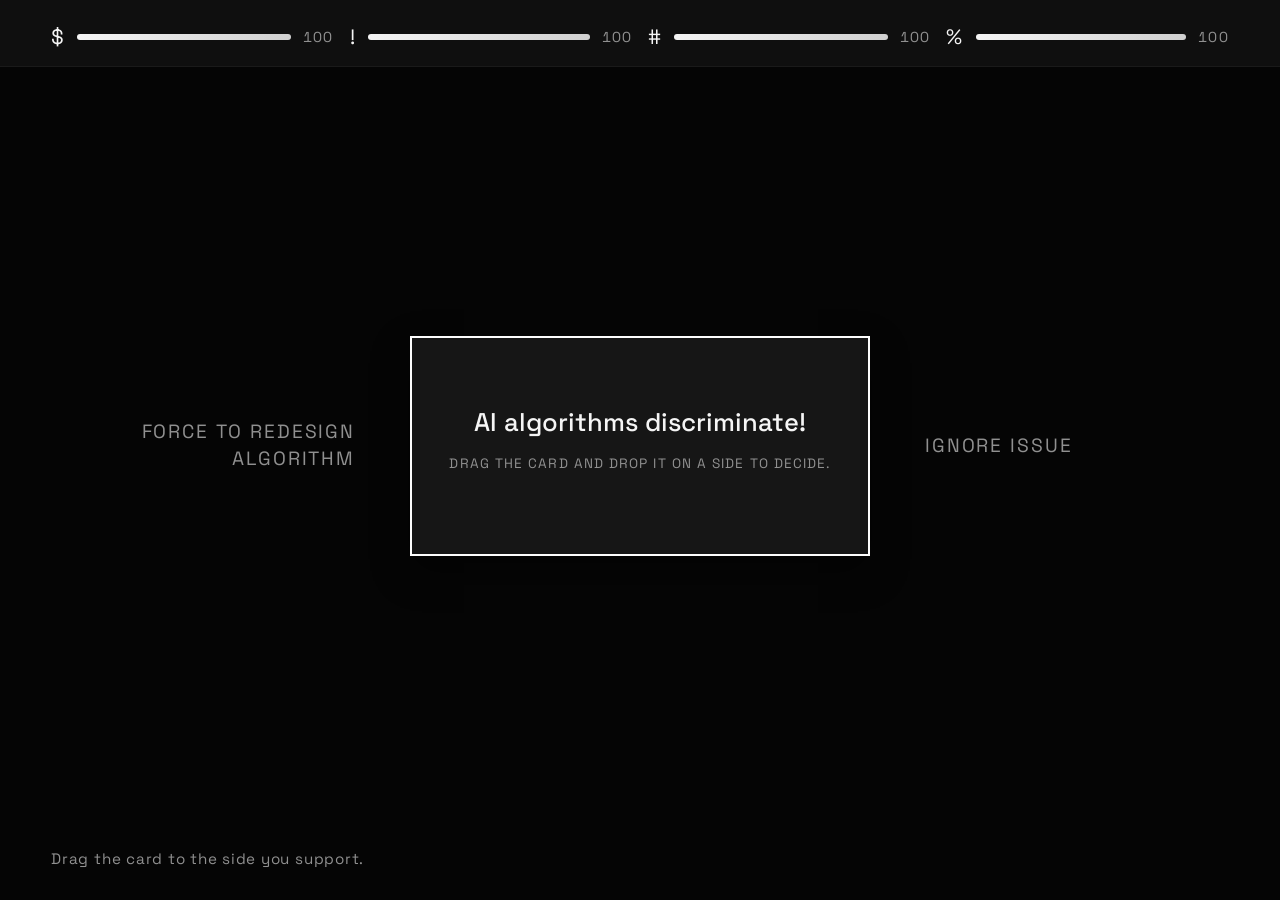
==== index.html @ c8f40163 "stuff" ====
<!DOCTYPE html>
<html lang="en">
<head>
  <meta charset="utf-8" />
  <meta name="viewport" content="width=device-width, initial-scale=1" />
  <title>Stavanger Decision Desk</title>
  <link rel="stylesheet" href="styles.css" />
</head>
<body>
  <div class="canvas">
    <header class="stats-panel" aria-label="City stats">
      <div class="stat" data-key="economy">
        <span class="icon" role="img" aria-label="economy">$</span>
        <div class="meter" aria-hidden="true">
          <div class="fill" id="fill-economy"></div>
        </div>
        <span class="value" id="value-economy">100</span>
      </div>
      <div class="stat" data-key="security">
        <span class="icon" role="img" aria-label="security">!</span>
        <div class="meter" aria-hidden="true">
          <div class="fill" id="fill-security"></div>
        </div>
        <span class="value" id="value-security">100</span>
      </div>
      <div class="stat" data-key="people">
        <span class="icon" role="img" aria-label="people">#</span>
        <div class="meter" aria-hidden="true">
          <div class="fill" id="fill-people"></div>
        </div>
        <span class="value" id="value-people">100</span>
      </div>
      <div class="stat" data-key="technology">
        <span class="icon" role="img" aria-label="technology">%</span>
        <div class="meter" aria-hidden="true">
          <div class="fill" id="fill-technology"></div>
        </div>
        <span class="value" id="value-technology">100</span>
      </div>
    </header>

    <section class="playfield">
      <div class="answer answer-left">
        <p id="answer-left-text"></p>
      </div>

      <div class="question-card" id="question-card" role="group" aria-live="polite">
        <p id="question-text"></p>
        <p class="card-hint">Drag the card and drop it on a side to decide.</p>
      </div>

      <div class="answer answer-right">
        <p id="answer-right-text"></p>
      </div>
    </section>

    <div class="status" id="status-message" role="status" aria-live="polite"></div>
  </div>

  <script src="script.js" type="module"></script>
</body>
</html>
---- styles.css ----
@import url('https://fonts.googleapis.com/css2?family=Space+Grotesk:wght@400;500;600&family=IBM+Plex+Mono:wght@400;500&display=swap');

:root {
  --bg: #050505;
  --panel: #0f0f0f;
  --card-bg: #161616;
  --text: #f5f5f5;
  --muted: #909090;
  --outline: #fdfdfd;
  --meter-bg: #1f1f1f;
  --meter-fill: #a0a0a0;
}

* {
  box-sizing: border-box;
}

body {
  margin: 0;
  min-height: 100vh;
  font-family: 'Space Grotesk', 'IBM Plex Mono', monospace;
  background: radial-gradient(circle at top, #0d0d0d 0%, #040404 55%);
  color: var(--text);
  -webkit-font-smoothing: antialiased;
}

.canvas {
  min-height: 100vh;
  display: flex;
  flex-direction: column;
  background: var(--bg);
}

.stats-panel {
  display: grid;
  grid-template-columns: repeat(auto-fit, minmax(120px, 1fr));
  gap: 1rem;
  padding: 1.5rem 4vw 1rem;
  background: var(--panel);
  border-bottom: 1px solid #1a1a1a;
}

.stat {
  display: flex;
  align-items: center;
  gap: 0.75rem;
  font-size: 0.9rem;
  text-transform: uppercase;
  letter-spacing: 0.08em;
  position: relative;
  overflow: hidden;
}

.stat .icon {
  font-size: 1.3rem;
  color: var(--text);
}

.stat::after {
  content: '';
  position: absolute;
  inset: -30%;
  border-radius: 50%;
  opacity: 0;
  pointer-events: none;
  filter: blur(12px);
}

.stat.pulse-positive .icon,
.stat.pulse-positive .value {
  color: #e5ffe9;
}

.stat.pulse-positive .fill {
  background: linear-gradient(90deg, #d8ffe4 0%, #8ef5bb 100%);
}

.stat.pulse-negative .icon,
.stat.pulse-negative .value {
  color: #ffe5e5;
}

.stat.pulse-negative .fill {
  background: linear-gradient(90deg, #ffd1d1 0%, #ff7272 100%);
}

.stat.pulse-positive::after {
  background: rgba(180, 255, 210, 0.6);
  animation: pulsePositive 1s ease forwards;
}

.stat.pulse-negative::after {
  background: rgba(255, 120, 120, 0.6);
  animation: pulseNegative 1s ease forwards;
}

.meter {
  flex: 1;
  height: 0.35rem;
  background: var(--meter-bg);
  border-radius: 2rem;
  overflow: hidden;
}

.fill {
  height: 100%;
  width: 100%;
  background: linear-gradient(90deg, #f5f5f5 0%, #d0d0d0 100%);
  transition: width 0.3s ease;
}

.value {
  font-variant-numeric: tabular-nums;
  color: var(--muted);
}

@keyframes pulsePositive {
  0% {
    opacity: 0;
    transform: scale(0.85);
  }
  45% {
    opacity: 1;
    transform: scale(1);
  }
  100% {
    opacity: 0;
    transform: scale(1.25);
  }
}

@keyframes pulseNegative {
  0% {
    opacity: 0;
    transform: scale(0.85);
  }
  45% {
    opacity: 1;
    transform: scale(1);
  }
  100% {
    opacity: 0;
    transform: scale(1.25);
  }
}

.playfield {
  position: relative;
  flex: 1;
  display: flex;
  align-items: center;
  justify-content: space-between;
  padding: 4vw;
}

.answer {
  flex: 1;
  max-width: 25vw;
  color: var(--muted);
  font-size: clamp(1rem, 1.5vw, 1.3rem);
  text-transform: uppercase;
  letter-spacing: 0.1em;
  line-height: 1.4;
  background: transparent;
}

.answer p {
  margin: 0;
  background: transparent;
}

.answer-left {
  text-align: right;
  padding-right: 1rem;
}

.answer-right {
  text-align: left;
  padding-left: 1rem;
}

.answer.active p {
  color: #d9d9d9;
}

.question-card {
  --dx: 0px;
  --dy: 0px;
  position: absolute;
  top: 50%;
  left: 50%;
  width: min(460px, 70vw);
  min-height: 220px;
  padding: 2rem;
  background: var(--card-bg);
  border: 2px solid var(--outline);
  color: var(--text);
  display: flex;
  flex-direction: column;
  justify-content: center;
  align-items: center;
  text-align: center;
  transform: translate(calc(-50% + var(--dx)), calc(-50% + var(--dy)));
  transition: transform 0.25s ease, box-shadow 0.2s ease;
  cursor: grab;
  box-shadow: 0 15px 35px rgba(0, 0, 0, 0.45);
  user-select: none;
  touch-action: none;
}

.question-card.dragging {
  transition: none;
  box-shadow: 0 25px 50px rgba(0, 0, 0, 0.6);
  cursor: grabbing;
}

#question-text {
  margin: 0;
  font-size: clamp(1.4rem, 2vw, 1.9rem);
  line-height: 1.3;
  font-weight: 500;
}

.card-hint {
  margin-top: 1rem;
  font-size: 0.85rem;
  color: var(--muted);
  letter-spacing: 0.08em;
  text-transform: uppercase;
}

.status {
  min-height: 3rem;
  padding: 1.5rem 4vw 2rem;
  color: var(--muted);
  font-size: 0.95rem;
  letter-spacing: 0.05em;
}

body.game-over .question-card {
  opacity: 0.3;
  pointer-events: none;
}

body.game-over .status {
  color: var(--text);
}

@media (max-width: 900px) {
  .playfield {
    gap: 2rem;
    padding: 6rem 1.5rem;
  }

  .answer {
    max-width: 40vw;
    font-size: 0.95rem;
  }

  .answer-left,
  .answer-right {
    padding: 0.5rem;
  }
}

@media (prefers-reduced-motion: reduce) {
  *, *::before, *::after {
    transition: none !important;
  }
}
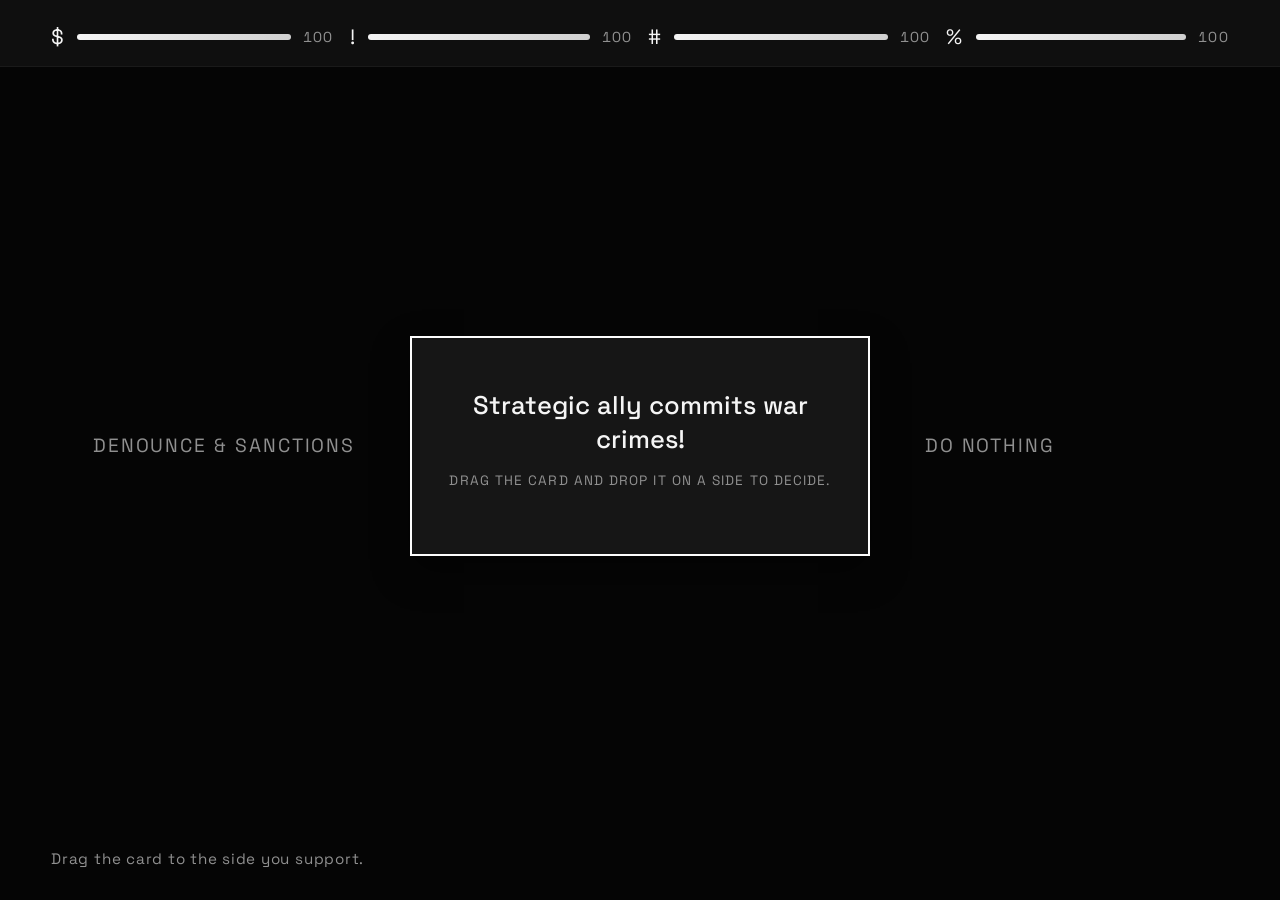
==== commit 3d905c99: "hello" ====
--- a/index.html
+++ b/index.html
@@ -3,7 +3,7 @@
 <head>
   <meta charset="utf-8" />
   <meta name="viewport" content="width=device-width, initial-scale=1" />
-  <title>Stavanger Decision Desk</title>
+  <title>Brussels Decision Desk</title>
   <link rel="stylesheet" href="styles.css" />
 </head>
 <body>
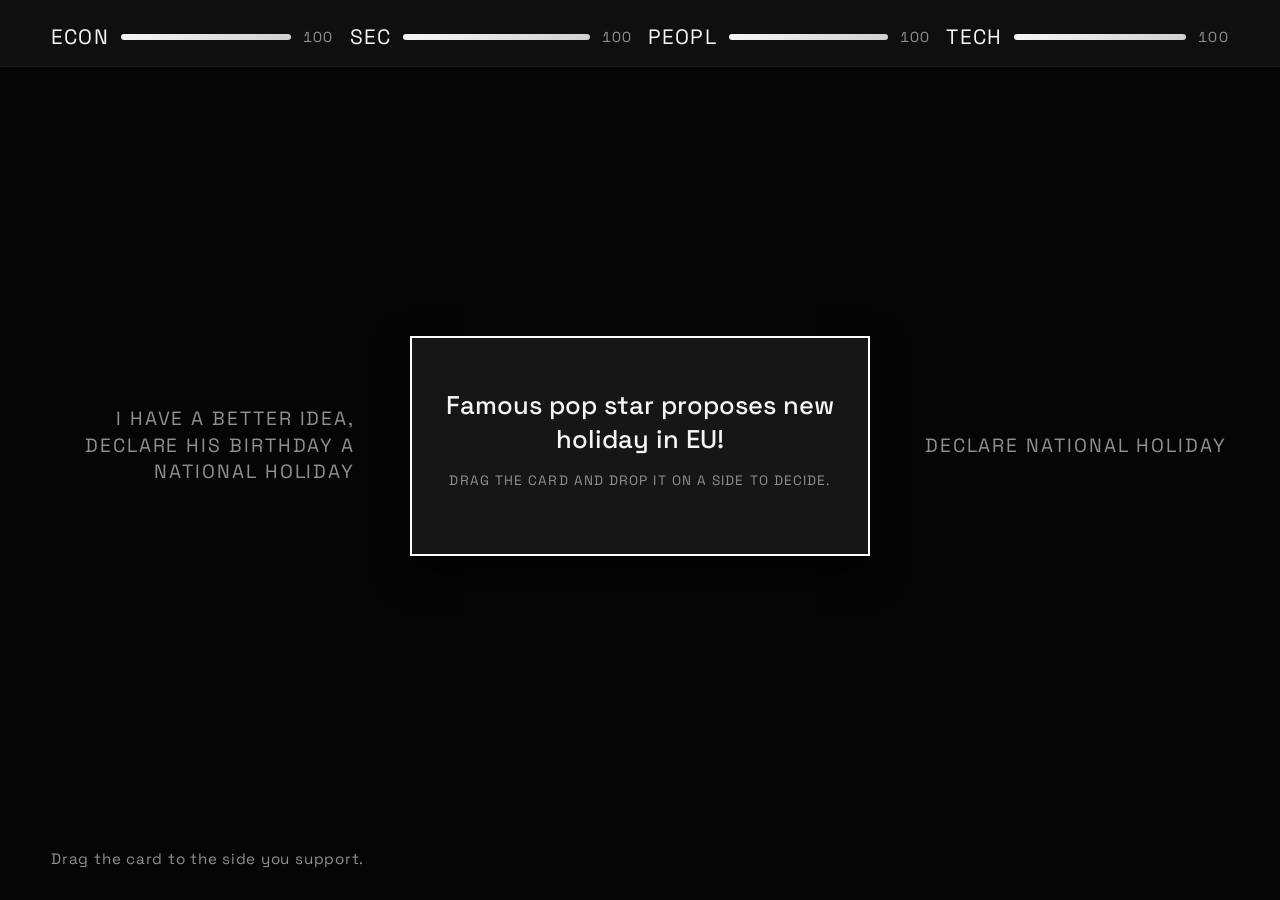
==== commit ec7f56cc: "emoji" ====
--- a/index.html
+++ b/index.html
@@ -10,28 +10,28 @@
   <div class="canvas">
     <header class="stats-panel" aria-label="City stats">
       <div class="stat" data-key="economy">
-        <span class="icon" role="img" aria-label="economy">$</span>
+        <span class="icon" role="img" aria-label="economy">econ</span>
         <div class="meter" aria-hidden="true">
           <div class="fill" id="fill-economy"></div>
         </div>
         <span class="value" id="value-economy">100</span>
       </div>
       <div class="stat" data-key="security">
-        <span class="icon" role="img" aria-label="security">!</span>
+        <span class="icon" role="img" aria-label="security">sec</span>
         <div class="meter" aria-hidden="true">
           <div class="fill" id="fill-security"></div>
         </div>
         <span class="value" id="value-security">100</span>
       </div>
       <div class="stat" data-key="people">
-        <span class="icon" role="img" aria-label="people">#</span>
+        <span class="icon" role="img" aria-label="people">peopl</span>
         <div class="meter" aria-hidden="true">
           <div class="fill" id="fill-people"></div>
         </div>
         <span class="value" id="value-people">100</span>
       </div>
       <div class="stat" data-key="technology">
-        <span class="icon" role="img" aria-label="technology">%</span>
+        <span class="icon" role="img" aria-label="technology">tech</span>
         <div class="meter" aria-hidden="true">
           <div class="fill" id="fill-technology"></div>
         </div>
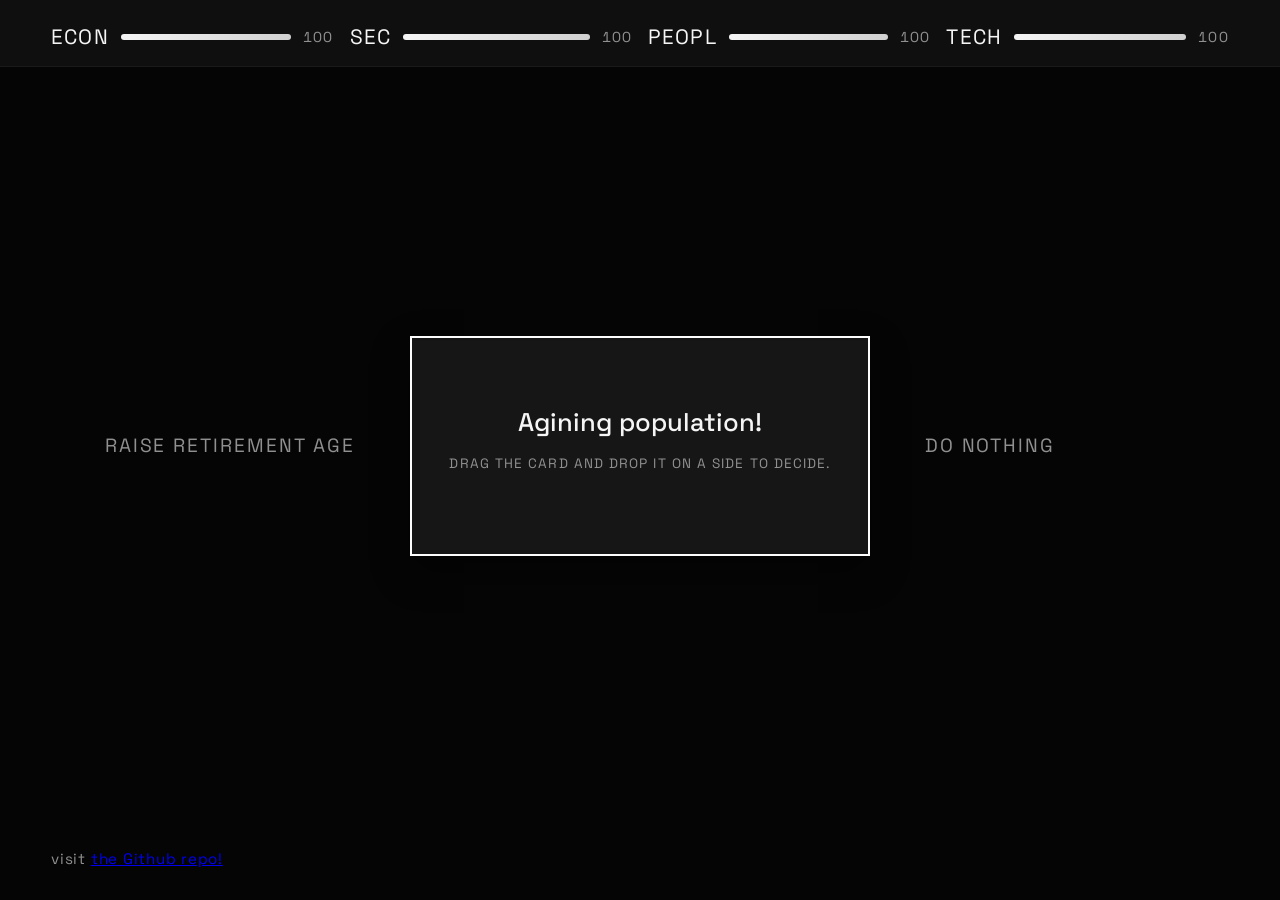
==== commit 37c74bf3: "fix" ====
--- a/index.html
+++ b/index.html
@@ -52,6 +52,13 @@
       <div class="answer answer-right">
         <p id="answer-right-text"></p>
       </div>
+
+      <div class="end-screen" id="end-screen" role="dialog" aria-live="polite" aria-hidden="true">
+        <h1 class="end-title" id="end-title">Congrats!</h1>
+        <p class="end-message" id="end-message">You kept the country running.</p>
+        <p class="end-submessage" id="end-submessage">More events &amp; content coming.</p>
+        <p class="end-hint">Click anywhere to play again.</p>
+      </div>
     </section>
 
     <div class="status" id="status-message" role="status" aria-live="polite"></div>
--- a/styles.css
+++ b/styles.css
@@ -246,6 +246,74 @@
   color: var(--text);
 }
 
+.end-screen {
+  position: absolute;
+  inset: 0;
+  display: none;
+  flex-direction: column;
+  align-items: center;
+  justify-content: center;
+  text-align: center;
+  padding: 2rem;
+  background: radial-gradient(circle at center, rgba(15, 15, 15, 0.95) 0%, rgba(5, 5, 5, 0.98) 70%);
+  z-index: 5;
+}
+
+body.game-win .end-screen,
+body.game-over .end-screen {
+  display: flex;
+  animation: endFadeIn 0.5s ease forwards;
+}
+
+body.game-win .question-card,
+body.game-win .answer,
+body.game-over .question-card,
+body.game-over .answer {
+  opacity: 0;
+  pointer-events: none;
+}
+
+.end-title {
+  margin: 0 0 1.5rem;
+  font-size: clamp(2.5rem, 5vw, 4rem);
+  font-weight: 600;
+  letter-spacing: 0.04em;
+  color: var(--text);
+}
+
+.end-message {
+  margin: 0 0 0.5rem;
+  font-size: clamp(1.1rem, 1.8vw, 1.5rem);
+  color: var(--text);
+  letter-spacing: 0.05em;
+}
+
+.end-submessage {
+  margin: 0 0 2.5rem;
+  font-size: clamp(0.95rem, 1.4vw, 1.15rem);
+  color: var(--muted);
+  letter-spacing: 0.05em;
+}
+
+.end-hint {
+  margin: 0;
+  font-size: 0.85rem;
+  text-transform: uppercase;
+  letter-spacing: 0.12em;
+  color: var(--muted);
+}
+
+@keyframes endFadeIn {
+  from {
+    opacity: 0;
+    transform: scale(0.98);
+  }
+  to {
+    opacity: 1;
+    transform: scale(1);
+  }
+}
+
 @media (max-width: 900px) {
   .playfield {
     gap: 2rem;
